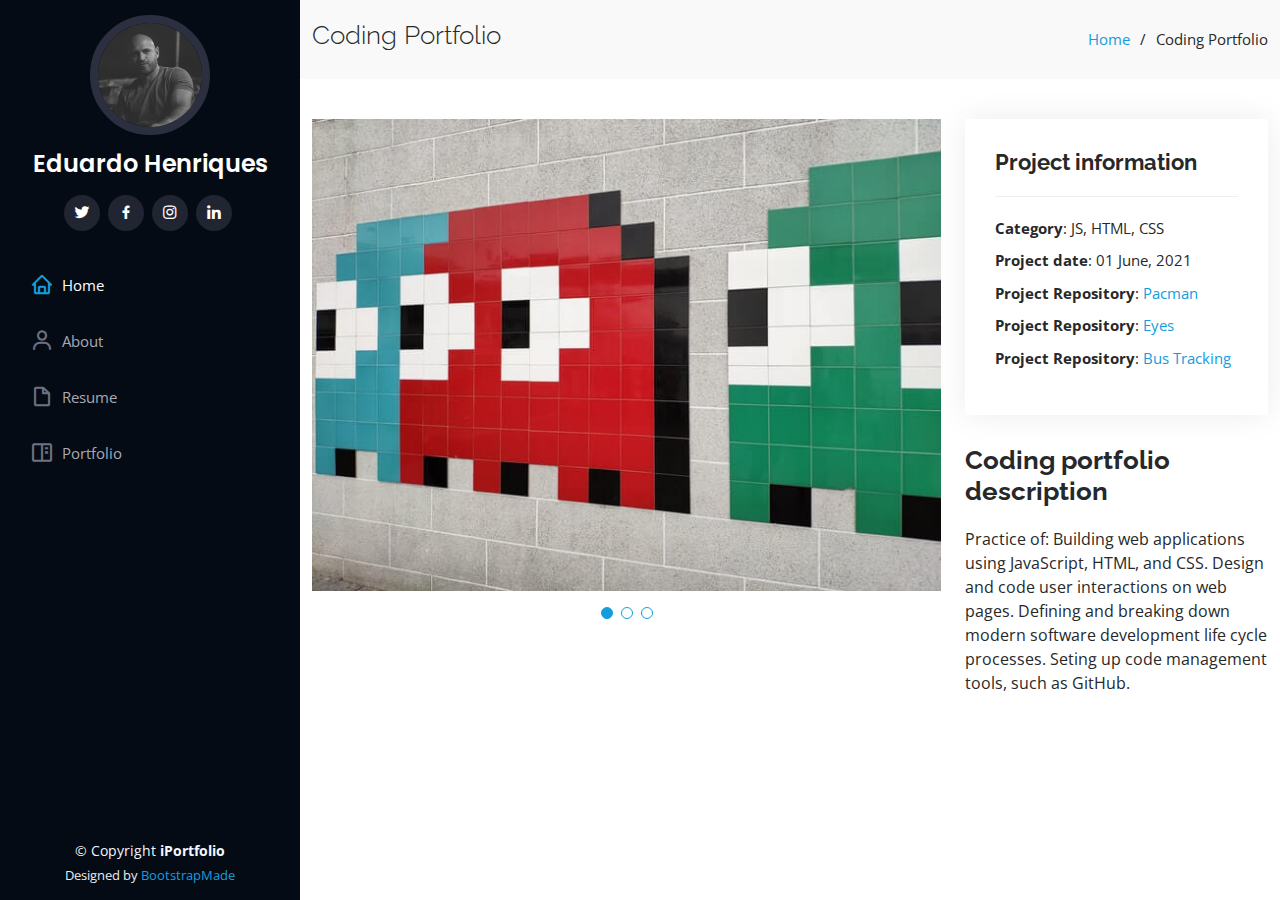
==== portfolio-details-coding.html @ a75b38aa "Real portfolio added" ====
<!DOCTYPE html>
<html lang="en">

<head>
  <meta charset="utf-8">
  <meta content="width=device-width, initial-scale=1.0" name="viewport">

  <title>Portfolio Details - Coding</title>
  <meta content="" name="description">
  <meta content="" name="keywords">

  <!-- Favicons -->
  <link href="assets/img/favicon-32x32.png" rel="icon">
  <link href="assets/img/apple-touch-icon.png" rel="apple-touch-icon">

  <!-- Google Fonts -->
  <link href="https://fonts.googleapis.com/css?family=Open+Sans:300,300i,400,400i,600,600i,700,700i|Raleway:300,300i,400,400i,500,500i,600,600i,700,700i|Poppins:300,300i,400,400i,500,500i,600,600i,700,700i" rel="stylesheet">

  <!-- Vendor CSS Files -->
  <link href="assets/vendor/aos/aos.css" rel="stylesheet">
  <link href="assets/vendor/bootstrap/css/bootstrap.min.css" rel="stylesheet">
  <link href="assets/vendor/bootstrap-icons/bootstrap-icons.css" rel="stylesheet">
  <link href="assets/vendor/boxicons/css/boxicons.min.css" rel="stylesheet">
  <link href="assets/vendor/glightbox/css/glightbox.min.css" rel="stylesheet">
  <link href="assets/vendor/swiper/swiper-bundle.min.css" rel="stylesheet">

  <!-- Template Main CSS File -->
  <link href="assets/css/style.css" rel="stylesheet">

  <!-- =======================================================
  * Template Name: iPortfolio - v3.3.0
  * Template URL: https://bootstrapmade.com/iportfolio-bootstrap-portfolio-websites-template/
  * Author: BootstrapMade.com
  * License: https://bootstrapmade.com/license/
  ======================================================== -->
</head>

<body>

  <!-- ======= Mobile nav toggle button ======= -->
  <i class="bi bi-list mobile-nav-toggle d-xl-none"></i>

  <!-- ======= Header ======= -->
  <header id="header">
    <div class="d-flex flex-column">

      <div class="profile">
        <img src="assets/img/profile_pic.jpeg" alt="" class="img-fluid rounded-circle">
        <h1 class="text-light"><a href="index.html">Eduardo Henriques</a></h1>
        <div class="social-links mt-3 text-center">
          <a href=" http://twitter.com/ejhenriques" class="twitter"><i class="bx bxl-twitter"></i></a>
          <a href="https://www.facebook.com/eduardo.henriqueschiriboga" class="facebook"><i class="bx bxl-facebook"></i></a>
          <a href="https://www.instagram.com/ejhenriques/" class="instagram"><i class="bx bxl-instagram"></i></a>
          <a href="https://www.linkedin.com/in/eduardo-henriques-chiriboga/" class="linkedin"><i class="bx bxl-linkedin"></i></a>
        </div>
      </div>

      <nav id="navbar" class="nav-menu navbar">
        <ul>
          <li><a href="#hero" class="nav-link scrollto active"><i class="bx bx-home"></i> <span>Home</span></a></li>
          <li><a href="#about" class="nav-link scrollto"><i class="bx bx-user"></i> <span>About</span></a></li>
          <li><a href="#resume" class="nav-link scrollto"><i class="bx bx-file-blank"></i> <span>Resume</span></a></li>
          <li><a href="#portfolio" class="nav-link scrollto"><i class="bx bx-book-content"></i> <span>Portfolio</span></a></li>
        </ul>
      </nav><!-- .nav-menu -->
    </div>
  </header><!-- End Header -->

  <main id="main">

    <!-- ======= Breadcrumbs ======= -->
    <section id="breadcrumbs" class="breadcrumbs">
      <div class="container">

        <div class="d-flex justify-content-between align-items-center">
          <h2>Coding Portfolio</h2>
          <ol>
            <li><a href="index.html">Home</a></li>
            <li>Coding Portfolio</li>
          </ol>
        </div>

      </div>
    </section><!-- End Breadcrumbs -->

    <!-- ======= Portfolio Details Section ======= -->
    <section id="portfolio-details" class="portfolio-details">
      <div class="container">

        <div class="row gy-4">

          <div class="col-lg-8">
            <div class="portfolio-details-slider swiper-container">
              <div class="swiper-wrapper align-items-center">

                <div class="swiper-slide">
                  <img src="assets/img/portfolio/portfolio_pacman_details.jpg" alt="">
                </div>

                <div class="swiper-slide">
                  <img src="assets/img/portfolio/Portfolio_eyes_details.jpg" alt="">
                </div>

                <div class="swiper-slide">
                  <img src="assets/img/portfolio/Portfolio_RTBT_details.jpg" alt="">
                </div>

              </div>
              <div class="swiper-pagination"></div>
            </div>
          </div>

          <div class="col-lg-4">
            <div class="portfolio-info">
              <h3>Project information</h3>
              <ul>
                <li><strong>Category</strong>: JS, HTML, CSS</li>
                <li><strong>Project date</strong>: 01 June, 2021</li>
                <li><strong>Project Repository</strong>: <a href="https://github.com/ejhenriques/PacMen_Exercise">Pacman</a></li>
                <li><strong>Project Repository</strong>: <a href="https://github.com/ejhenriques/Eye_Exercise">Eyes</a></li>
                <li><strong>Project Repository</strong>: <a href="https://github.com/ejhenriques/Real_Time_Bus_Tracking">Bus Tracking</a></li>
              </ul>
            </div>
            <div class="portfolio-description">
              <h2>Coding portfolio description</h2>
              <p>
                Practice of: Building web applications using JavaScript, HTML, and CSS. Design and code user interactions on web pages. Defining and breaking down modern software development life cycle processes. Seting up code management tools, such as GitHub.
              </p>
            </div>
          </div>

        </div>

      </div>
    </section><!-- End Portfolio Details Section -->

  </main><!-- End #main -->

  <!-- ======= Footer ======= -->
  <footer id="footer">
    <div class="container">
      <div class="copyright">
        &copy; Copyright <strong><span>iPortfolio</span></strong>
      </div>
      <div class="credits">
        <!-- All the links in the footer should remain intact. -->
        <!-- You can delete the links only if you purchased the pro version. -->
        <!-- Licensing information: https://bootstrapmade.com/license/ -->
        <!-- Purchase the pro version with working PHP/AJAX contact form: https://bootstrapmade.com/iportfolio-bootstrap-portfolio-websites-template/ -->
        Designed by <a href="https://bootstrapmade.com/">BootstrapMade</a>
      </div>
    </div>
  </footer><!-- End  Footer -->

  <a href="#" class="back-to-top d-flex align-items-center justify-content-center"><i class="bi bi-arrow-up-short"></i></a>

  <!-- Vendor JS Files -->
  <script src="assets/vendor/aos/aos.js"></script>
  <script src="assets/vendor/bootstrap/js/bootstrap.bundle.min.js"></script>
  <script src="assets/vendor/glightbox/js/glightbox.min.js"></script>
  <script src="assets/vendor/isotope-layout/isotope.pkgd.min.js"></script>
  <script src="assets/vendor/php-email-form/validate.js"></script>
  <script src="assets/vendor/purecounter/purecounter.js"></script>
  <script src="assets/vendor/swiper/swiper-bundle.min.js"></script>
  <script src="assets/vendor/typed.js/typed.min.js"></script>
  <script src="assets/vendor/waypoints/noframework.waypoints.js"></script>

  <!-- Template Main JS File -->
  <script src="assets/js/main.js"></script>

</body>

</html>
---- assets/css/style.css ----
/**
* Template Name: iPortfolio - v3.3.0
* Template URL: https://bootstrapmade.com/iportfolio-bootstrap-portfolio-websites-template/
* Author: BootstrapMade.com
* License: https://bootstrapmade.com/license/
*/

/*--------------------------------------------------------------
# General
--------------------------------------------------------------*/
body {
  font-family: "Open Sans", sans-serif;
  color: #272829;
}

a {
  color: #149ddd;
  text-decoration: none;
}

a:hover {
  color: #37b3ed;
  text-decoration: none;
}

h1, h2, h3, h4, h5, h6 {
  font-family: "Raleway", sans-serif;
}

/*--------------------------------------------------------------
# Back to top button
--------------------------------------------------------------*/
.back-to-top {
  position: fixed;
  visibility: hidden;
  opacity: 0;
  right: 15px;
  bottom: 15px;
  z-index: 996;
  background: #149ddd;
  width: 40px;
  height: 40px;
  border-radius: 50px;
  transition: all 0.4s;
}

.back-to-top i {
  font-size: 28px;
  color: #fff;
  line-height: 0;
}

.back-to-top:hover {
  background: #2eafec;
  color: #fff;
}

.back-to-top.active {
  visibility: visible;
  opacity: 1;
}

/*--------------------------------------------------------------
# Header
--------------------------------------------------------------*/
#header {
  position: fixed;
  top: 0;
  left: 0;
  bottom: 0;
  width: 300px;
  transition: all ease-in-out 0.5s;
  z-index: 9997;
  transition: all 0.5s;
  padding: 0 15px;
  background: #040b14;
  overflow-y: auto;
}

#header .profile img {
  margin: 15px auto;
  display: block;
  width: 120px;
  border: 8px solid #2c2f3f;
}

#header .profile h1 {
  font-size: 24px;
  margin: 0;
  padding: 0;
  font-weight: 600;
  -moz-text-align-last: center;
  text-align-last: center;
  font-family: "Poppins", sans-serif;
}

#header .profile h1 a, #header .profile h1 a:hover {
  color: #fff;
  text-decoration: none;
}

#header .profile .social-links a {
  font-size: 18px;
  display: inline-block;
  background: #212431;
  color: #fff;
  line-height: 1;
  padding: 8px 0;
  margin-right: 4px;
  border-radius: 50%;
  text-align: center;
  width: 36px;
  height: 36px;
  transition: 0.3s;
}

#header .profile .social-links a:hover {
  background: #149ddd;
  color: #fff;
  text-decoration: none;
}

#main {
  margin-left: 300px;
}

@media (max-width: 1199px) {
  #header {
    left: -300px;
  }
  #main {
    margin-left: 0;
  }
}

/*--------------------------------------------------------------
# Navigation Menu
--------------------------------------------------------------*/
/* Desktop Navigation */
.nav-menu {
  padding: 30px 0 0 0;
}

.nav-menu * {
  margin: 0;
  padding: 0;
  list-style: none;
}

.nav-menu > ul > li {
  position: relative;
  white-space: nowrap;
}

.nav-menu a, .nav-menu a:focus {
  display: flex;
  align-items: center;
  color: #a8a9b4;
  padding: 12px 15px;
  margin-bottom: 8px;
  transition: 0.3s;
  font-size: 15px;
}

.nav-menu a i, .nav-menu a:focus i {
  font-size: 24px;
  padding-right: 8px;
  color: #6f7180;
}

.nav-menu a:hover, .nav-menu .active, .nav-menu .active:focus, .nav-menu li:hover > a {
  text-decoration: none;
  color: #fff;
}

.nav-menu a:hover i, .nav-menu .active i, .nav-menu .active:focus i, .nav-menu li:hover > a i {
  color: #149ddd;
}

/* Mobile Navigation */
.mobile-nav-toggle {
  position: fixed;
  right: 15px;
  top: 15px;
  z-index: 9998;
  border: 0;
  font-size: 24px;
  transition: all 0.4s;
  outline: none !important;
  background-color: #149ddd;
  color: #fff;
  width: 40px;
  height: 40px;
  display: inline-flex;
  align-items: center;
  justify-content: center;
  line-height: 0;
  border-radius: 50px;
  cursor: pointer;
}

.mobile-nav-active {
  overflow: hidden;
}

.mobile-nav-active #header {
  left: 0;
}

/*--------------------------------------------------------------
# Hero Section
--------------------------------------------------------------*/
#hero {
  width: 100%;
  height: 100vh;
  background: url("../img/background_pic_2.jpg") top center;
  background-size: cover;
}

#hero:before {
  content: "";
  background: rgba(5, 13, 24, 0.3);
  position: absolute;
  bottom: 0;
  top: 0;
  left: 0;
  right: 0;
  z-index: 1;
}

#hero .hero-container {
  position: relative;
  z-index: 2;
  min-width: 300px;
}

#hero h1 {
  margin: 0 0 10px 0;
  font-size: 64px;
  font-weight: 700;
  line-height: 56px;
  color: #fff;
}

#hero p {
  color: #fff;
  margin-bottom: 50px;
  font-size: 26px;
  font-family: "Poppins", sans-serif;
}

#hero p span {
  color: #fff;
  padding-bottom: 4px;
  letter-spacing: 1px;
  border-bottom: 3px solid #149ddd;
}

@media (min-width: 1024px) {
  #hero {
    background-attachment: fixed;
  }
}

@media (max-width: 768px) {
  #hero h1 {
    font-size: 28px;
    line-height: 36px;
  }
  #hero h2 {
    font-size: 18px;
    line-height: 24px;
    margin-bottom: 30px;
  }
}

/*--------------------------------------------------------------
# Sections General
--------------------------------------------------------------*/
section {
  padding: 60px 0;
  overflow: hidden;
}

.section-bg {
  background: #f5f8fd;
}

.section-title {
  padding-bottom: 30px;
}

.section-title h2 {
  font-size: 32px;
  font-weight: bold;
  margin-bottom: 20px;
  padding-bottom: 20px;
  position: relative;
  color: #173b6c;
}

.section-title h2::after {
  content: '';
  position: absolute;
  display: block;
  width: 50px;
  height: 3px;
  background: #149ddd;
  bottom: 0;
  left: 0;
}

.section-title p {
  margin-bottom: 0;
}

/*--------------------------------------------------------------
# About
--------------------------------------------------------------*/
.about .content h3 {
  font-weight: 700;
  font-size: 26px;
  color: #173b6c;
}

.about .content ul {
  list-style: none;
  padding: 0;
}

.about .content ul li {
  margin-bottom: 20px;
  display: flex;
  align-items: center;
}

.about .content ul strong {
  margin-right: 10px;
}

.about .content ul i {
  font-size: 16px;
  margin-right: 5px;
  color: #149ddd;
  line-height: 0;
}

.about .content p:last-child {
  margin-bottom: 0;
}

/*--------------------------------------------------------------
# Facts
--------------------------------------------------------------*/
.facts {
  padding-bottom: 30px;
}

.facts .count-box {
  padding: 30px;
  width: 100%;
}

.facts .count-box i {
  display: block;
  font-size: 44px;
  color: #149ddd;
  float: left;
  line-height: 0;
}

.facts .count-box span {
  font-size: 48px;
  line-height: 40px;
  display: block;
  font-weight: 700;
  color: #050d18;
  margin-left: 60px;
}

.facts .count-box p {
  padding: 15px 0 0 0;
  margin: 0 0 0 60px;
  font-family: "Raleway", sans-serif;
  font-size: 14px;
  color: #122f57;
}

.facts .count-box a {
  font-weight: 600;
  display: block;
  margin-top: 20px;
  color: #122f57;
  font-size: 15px;
  font-family: "Poppins", sans-serif;
  transition: ease-in-out 0.3s;
}

.facts .count-box a:hover {
  color: #1f5297;
}

/*--------------------------------------------------------------
# Akills
--------------------------------------------------------------*/
.skills .progress {
  height: 60px;
  display: block;
  background: none;
  border-radius: 0;
}

.skills .progress .skill {
  padding: 0;
  margin: 0 0 6px 0;
  text-transform: uppercase;
  display: block;
  font-weight: 600;
  font-family: "Poppins", sans-serif;
  color: #050d18;
}

.skills .progress .skill .val {
  float: right;
  font-style: normal;
}

.skills .progress-bar-wrap {
  background: #dce8f8;
  height: 10px;
}

.skills .progress-bar {
  width: 1px;
  height: 10px;
  transition: .9s;
  background-color: #149ddd;
}

/*--------------------------------------------------------------
# Resume
--------------------------------------------------------------*/
.resume .resume-title {
  font-size: 26px;
  font-weight: 700;
  margin-top: 20px;
  margin-bottom: 20px;
  color: #050d18;
}

.resume .resume-item {
  padding: 0 0 20px 20px;
  margin-top: -2px;
  border-left: 2px solid #1f5297;
  position: relative;
}

.resume .resume-item h4 {
  line-height: 18px;
  font-size: 18px;
  font-weight: 600;
  text-transform: uppercase;
  font-family: "Poppins", sans-serif;
  color: #050d18;
  margin-bottom: 10px;
}

.resume .resume-item h5 {
  font-size: 16px;
  background: #e4edf9;
  padding: 5px 15px;
  display: inline-block;
  font-weight: 600;
  margin-bottom: 10px;
}

.resume .resume-item ul {
  padding-left: 20px;
}

.resume .resume-item ul li {
  padding-bottom: 10px;
}

.resume .resume-item:last-child {
  padding-bottom: 0;
}

.resume .resume-item::before {
  content: "";
  position: absolute;
  width: 16px;
  height: 16px;
  border-radius: 50px;
  left: -9px;
  top: 0;
  background: #fff;
  border: 2px solid #1f5297;
}

/*--------------------------------------------------------------
# Portfolio
--------------------------------------------------------------*/
.portfolio .portfolio-item {
  margin-bottom: 30px;
}

.portfolio #portfolio-flters {
  padding: 0;
  margin: 0 auto 35px auto;
  list-style: none;
  text-align: center;
  background: #fff;
  border-radius: 50px;
  padding: 2px 15px;
}

.portfolio #portfolio-flters li {
  cursor: pointer;
  display: inline-block;
  padding: 10px 15px 8px 15px;
  font-size: 14px;
  font-weight: 600;
  line-height: 1;
  text-transform: uppercase;
  color: #272829;
  margin-bottom: 5px;
  transition: all 0.3s ease-in-out;
}

.portfolio #portfolio-flters li:hover, .portfolio #portfolio-flters li.filter-active {
  color: #149ddd;
}

.portfolio #portfolio-flters li:last-child {
  margin-right: 0;
}

.portfolio .portfolio-wrap {
  transition: 0.3s;
  position: relative;
  overflow: hidden;
  z-index: 1;
}

.portfolio .portfolio-wrap::before {
  content: "";
  background: rgba(255, 255, 255, 0.5);
  position: absolute;
  left: 0;
  right: 0;
  top: 0;
  bottom: 0;
  transition: all ease-in-out 0.3s;
  z-index: 2;
  opacity: 0;
}

.portfolio .portfolio-wrap .portfolio-links {
  opacity: 1;
  left: 0;
  right: 0;
  bottom: -60px;
  z-index: 3;
  position: absolute;
  transition: all ease-in-out 0.3s;
  display: flex;
  justify-content: center;
}

.portfolio .portfolio-wrap .portfolio-links a {
  color: #fff;
  font-size: 28px;
  text-align: center;
  background: rgba(20, 157, 221, 0.75);
  transition: 0.3s;
  width: 50%;
}

.portfolio .portfolio-wrap .portfolio-links a:hover {
  background: rgba(20, 157, 221, 0.95);
}

.portfolio .portfolio-wrap .portfolio-links a + a {
  border-left: 1px solid #37b3ed;
}

.portfolio .portfolio-wrap:hover::before {
  top: 0;
  left: 0;
  right: 0;
  bottom: 0;
  opacity: 1;
}

.portfolio .portfolio-wrap:hover .portfolio-links {
  opacity: 1;
  bottom: 0;
}

/*--------------------------------------------------------------
# Portfolio Details
--------------------------------------------------------------*/
.portfolio-details {
  padding-top: 40px;
}

.portfolio-details .portfolio-details-slider img {
  width: 100%;
}

.portfolio-details .portfolio-details-slider .swiper-pagination {
  margin-top: 20px;
  position: relative;
}

.portfolio-details .portfolio-details-slider .swiper-pagination .swiper-pagination-bullet {
  width: 12px;
  height: 12px;
  background-color: #fff;
  opacity: 1;
  border: 1px solid #149ddd;
}

.portfolio-details .portfolio-details-slider .swiper-pagination .swiper-pagination-bullet-active {
  background-color: #149ddd;
}

.portfolio-details .portfolio-info {
  padding: 30px;
  box-shadow: 0px 0 30px rgba(5, 13, 24, 0.08);
}

.portfolio-details .portfolio-info h3 {
  font-size: 22px;
  font-weight: 700;
  margin-bottom: 20px;
  padding-bottom: 20px;
  border-bottom: 1px solid #eee;
}

.portfolio-details .portfolio-info ul {
  list-style: none;
  padding: 0;
  font-size: 15px;
}

.portfolio-details .portfolio-info ul li + li {
  margin-top: 10px;
}

.portfolio-details .portfolio-description {
  padding-top: 30px;
}

.portfolio-details .portfolio-description h2 {
  font-size: 26px;
  font-weight: 700;
  margin-bottom: 20px;
}

.portfolio-details .portfolio-description p {
  padding: 0;
}

/*--------------------------------------------------------------
# Services
--------------------------------------------------------------*/
.services .icon-box {
  margin-bottom: 20px;
}

.services .icon {
  float: left;
  display: flex;
  align-items: center;
  justify-content: center;
  width: 54px;
  height: 54px;
  background: #149ddd;
  border-radius: 50%;
  transition: 0.5s;
  border: 1px solid #149ddd;
}

.services .icon i {
  color: #fff;
  font-size: 24px;
  line-height: 0;
}

.services .icon-box:hover .icon {
  background: #fff;
}

.services .icon-box:hover .icon i {
  color: #149ddd;
}

.services .title {
  margin-left: 80px;
  font-weight: 700;
  margin-bottom: 15px;
  font-size: 18px;
}

.services .title a {
  color: #343a40;
}

.services .title a:hover {
  color: #149ddd;
}

.services .description {
  margin-left: 80px;
  line-height: 24px;
  font-size: 14px;
}

/*--------------------------------------------------------------
# Testimonials
--------------------------------------------------------------*/
.testimonials .testimonial-item {
  box-sizing: content-box;
  text-align: center;
  min-height: 320px;
}

.testimonials .testimonial-item .testimonial-img {
  width: 90px;
  border-radius: 50%;
  margin: 0 auto;
}

.testimonials .testimonial-item h3 {
  font-size: 18px;
  font-weight: bold;
  margin: 10px 0 5px 0;
  color: #111;
}

.testimonials .testimonial-item h4 {
  font-size: 14px;
  color: #999;
  margin: 0;
}

.testimonials .testimonial-item .quote-icon-left, .testimonials .testimonial-item .quote-icon-right {
  color: #c3e8fa;
  font-size: 26px;
}

.testimonials .testimonial-item .quote-icon-left {
  display: inline-block;
  left: -5px;
  position: relative;
}

.testimonials .testimonial-item .quote-icon-right {
  display: inline-block;
  right: -5px;
  position: relative;
  top: 10px;
}

.testimonials .testimonial-item p {
  font-style: italic;
  margin: 0 15px 15px 15px;
  padding: 20px;
  background: #fff;
  position: relative;
  margin-bottom: 35px;
  border-radius: 6px;
  box-shadow: 0px 2px 15px rgba(0, 0, 0, 0.1);
}

.testimonials .testimonial-item p::after {
  content: "";
  width: 0;
  height: 0;
  border-top: 20px solid #fff;
  border-right: 20px solid transparent;
  border-left: 20px solid transparent;
  position: absolute;
  bottom: -20px;
  left: calc(50% - 20px);
}

.testimonials .swiper-pagination {
  margin-top: 20px;
  position: relative;
}

.testimonials .swiper-pagination .swiper-pagination-bullet {
  width: 12px;
  height: 12px;
  background-color: #fff;
  opacity: 1;
  border: 1px solid #149ddd;
}

.testimonials .swiper-pagination .swiper-pagination-bullet-active {
  background-color: #149ddd;
}

/*--------------------------------------------------------------
# Contact
--------------------------------------------------------------*/
.contact {
  padding-bottom: 130px;
}

.contact .info {
  padding: 30px;
  background: #fff;
  width: 100%;
  box-shadow: 0 0 24px 0 rgba(0, 0, 0, 0.12);
}

.contact .info i {
  font-size: 20px;
  color: #149ddd;
  float: left;
  width: 44px;
  height: 44px;
  background: #dff3fc;
  display: flex;
  justify-content: center;
  align-items: center;
  border-radius: 50px;
  transition: all 0.3s ease-in-out;
}

.contact .info h4 {
  padding: 0 0 0 60px;
  font-size: 22px;
  font-weight: 600;
  margin-bottom: 5px;
  color: #050d18;
}

.contact .info p {
  padding: 0 0 10px 60px;
  margin-bottom: 20px;
  font-size: 14px;
  color: #173b6c;
}

.contact .info .email p {
  padding-top: 5px;
}

.contact .info .social-links {
  padding-left: 60px;
}

.contact .info .social-links a {
  font-size: 18px;
  display: inline-block;
  background: #333;
  color: #fff;
  line-height: 1;
  padding: 8px 0;
  border-radius: 50%;
  text-align: center;
  width: 36px;
  height: 36px;
  transition: 0.3s;
  margin-right: 10px;
}

.contact .info .social-links a:hover {
  background: #149ddd;
  color: #fff;
}

.contact .info .email:hover i, .contact .info .address:hover i, .contact .info .phone:hover i {
  background: #149ddd;
  color: #fff;
}

.contact .php-email-form {
  width: 100%;
  padding: 30px;
  background: #fff;
  box-shadow: 0 0 24px 0 rgba(0, 0, 0, 0.12);
}

.contact .php-email-form .form-group {
  padding-bottom: 8px;
}

.contact .php-email-form .validate {
  display: none;
  color: red;
  margin: 0 0 15px 0;
  font-weight: 400;
  font-size: 13px;
}

.contact .php-email-form .error-message {
  display: none;
  color: #fff;
  background: #ed3c0d;
  text-align: left;
  padding: 15px;
  font-weight: 600;
}

.contact .php-email-form .error-message br + br {
  margin-top: 25px;
}

.contact .php-email-form .sent-message {
  display: none;
  color: #fff;
  background: #18d26e;
  text-align: center;
  padding: 15px;
  font-weight: 600;
}

.contact .php-email-form .loading {
  display: none;
  background: #fff;
  text-align: center;
  padding: 15px;
}

.contact .php-email-form .loading:before {
  content: "";
  display: inline-block;
  border-radius: 50%;
  width: 24px;
  height: 24px;
  margin: 0 10px -6px 0;
  border: 3px solid #18d26e;
  border-top-color: #eee;
  -webkit-animation: animate-loading 1s linear infinite;
  animation: animate-loading 1s linear infinite;
}

.contact .php-email-form .form-group {
  margin-bottom: 15px;
}

.contact .php-email-form label {
  padding-bottom: 8px;
}

.contact .php-email-form input, .contact .php-email-form textarea {
  border-radius: 0;
  box-shadow: none;
  font-size: 14px;
}

.contact .php-email-form input {
  height: 44px;
}

.contact .php-email-form textarea {
  padding: 10px 15px;
}

.contact .php-email-form button[type="submit"] {
  background: #149ddd;
  border: 0;
  padding: 10px 24px;
  color: #fff;
  transition: 0.4s;
  border-radius: 4px;
}

.contact .php-email-form button[type="submit"]:hover {
  background: #37b3ed;
}

@-webkit-keyframes animate-loading {
  0% {
    transform: rotate(0deg);
  }
  100% {
    transform: rotate(360deg);
  }
}

@keyframes animate-loading {
  0% {
    transform: rotate(0deg);
  }
  100% {
    transform: rotate(360deg);
  }
}

/*--------------------------------------------------------------
# Breadcrumbs
--------------------------------------------------------------*/
.breadcrumbs {
  padding: 20px 0;
  background: #f9f9f9;
}

.breadcrumbs h2 {
  font-size: 26px;
  font-weight: 300;
}

.breadcrumbs ol {
  display: flex;
  flex-wrap: wrap;
  list-style: none;
  padding: 0;
  margin: 0;
  font-size: 15px;
}

.breadcrumbs ol li + li {
  padding-left: 10px;
}

.breadcrumbs ol li + li::before {
  display: inline-block;
  padding-right: 10px;
  color: #0e2442;
  content: "/";
}

@media (max-width: 768px) {
  .breadcrumbs .d-flex {
    display: block !important;
  }
  .breadcrumbs ol {
    display: block;
  }
  .breadcrumbs ol li {
    display: inline-block;
  }
}

/*--------------------------------------------------------------
# Footer
--------------------------------------------------------------*/
#footer {
  padding: 15px;
  color: #f4f6fd;
  font-size: 14px;
  position: fixed;
  left: 0;
  bottom: 0;
  width: 300px;
  z-index: 9999;
  background: #040b14;
}

#footer .copyright {
  text-align: center;
}

#footer .credits {
  padding-top: 5px;
  text-align: center;
  font-size: 13px;
  color: #eaebf0;
}

@media (max-width: 1199px) {
  #footer {
    position: static;
    width: auto;
    padding-right: 20px 15px;
  }
}
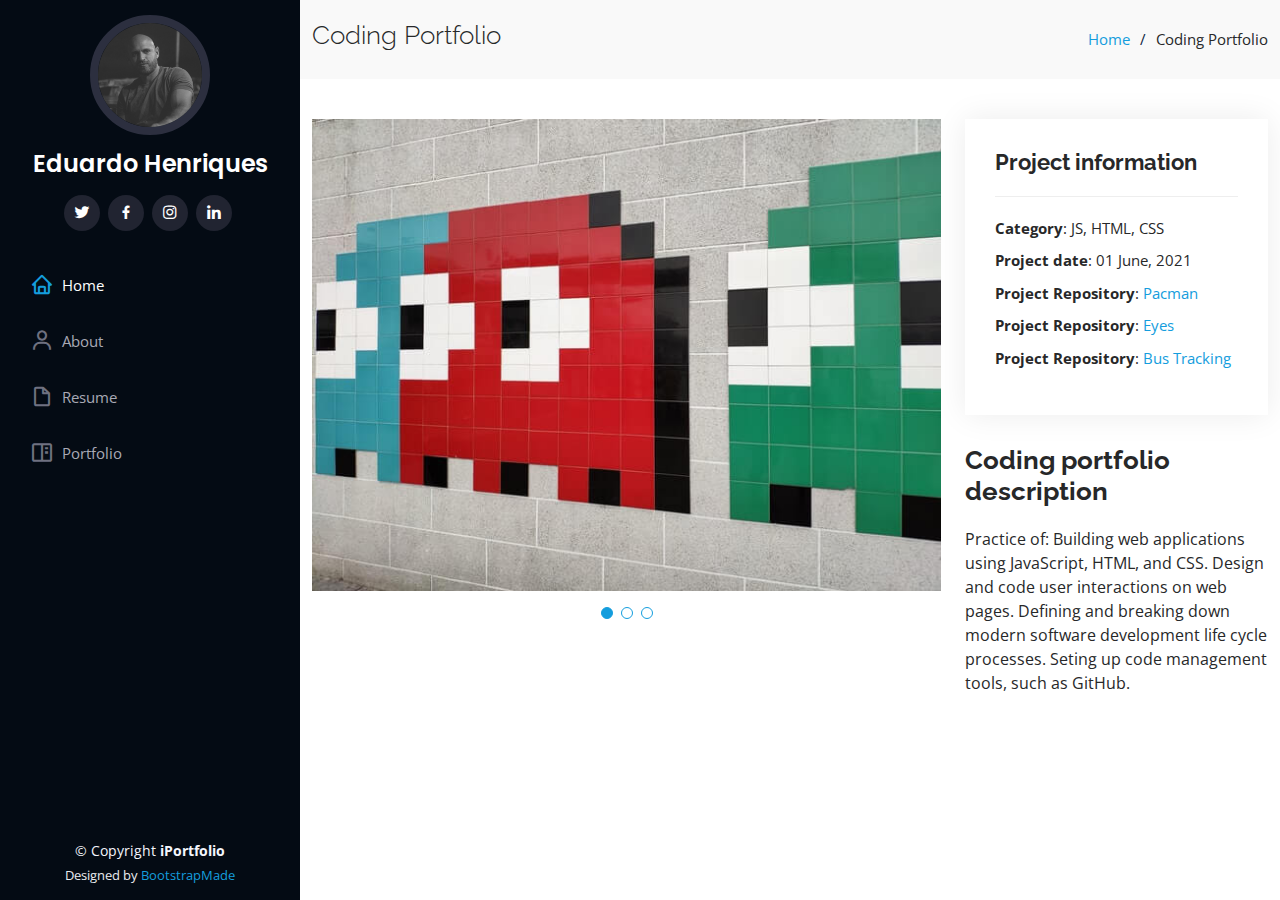
==== commit 8477e218: "github links updated" ====
--- a/portfolio-details-coding.html
+++ b/portfolio-details-coding.html
@@ -118,7 +118,7 @@
                 <li><strong>Project date</strong>: 01 June, 2021</li>
                 <li><strong>Project Repository</strong>: <a href="https://github.com/ejhenriques/PacMen_Exercise">Pacman</a></li>
                 <li><strong>Project Repository</strong>: <a href="https://github.com/ejhenriques/Eye_Exercise">Eyes</a></li>
-                <li><strong>Project Repository</strong>: <a href="https://github.com/ejhenriques/Real_Time_Bus_Tracking">Bus Tracking</a></li>
+                <li><strong>Project Repository</strong>: <a href="https://github.com/ejhenriques/Real_Time_Bus_Tracker">Bus Tracking</a></li>
               </ul>
             </div>
             <div class="portfolio-description">
